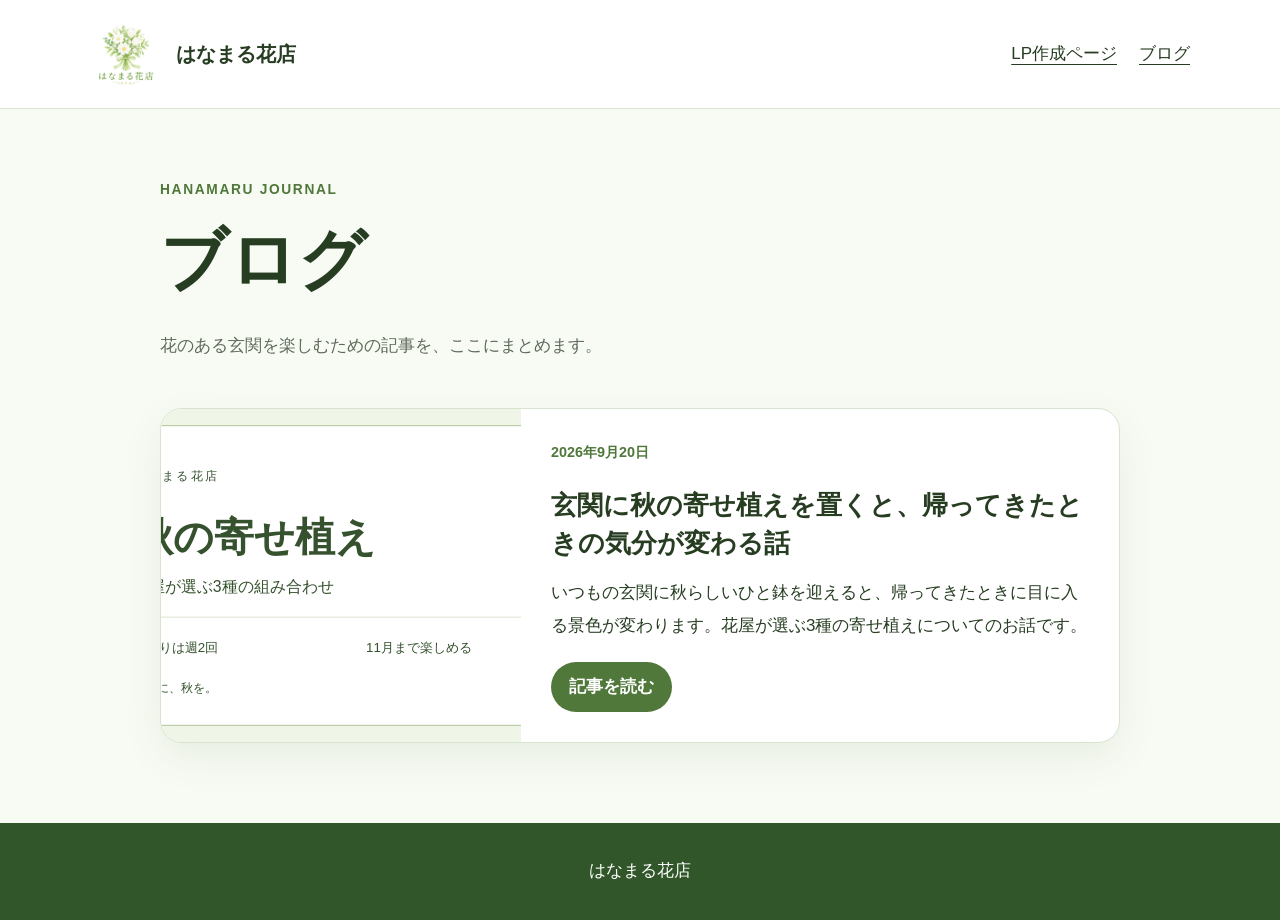
==== blog/index.html @ f5f60618 "Publish autumn planter LP and first blog article" ====
<!doctype html>
<html lang="ja">
<head>
<meta charset="utf-8"><meta name="viewport" content="width=device-width,initial-scale=1">
<meta name="description" content="はなまる花店のブログ記事一覧">
<title>ブログ｜はなまる花店</title>
<link rel="icon" href="../icon.png"><link rel="stylesheet" href="blog.css">
</head>
<body>
<header class="site-header"><nav class="nav" aria-label="主なメニュー"><a class="brand" href="../index.html"><img src="../logo.png" alt=""><span>はなまる花店</span></a><div class="nav-links"><a href="../index.html">LP作成ページ</a><a href="index.html" aria-current="page">ブログ</a></div></nav></header>
<main class="wrap"><header class="page-intro"><p class="eyebrow">HANAMARU JOURNAL</p><h1>ブログ</h1><p class="lead">花のある玄関を楽しむための記事を、ここにまとめます。</p></header>
<section class="post-list" aria-label="記事一覧">
<article class="post-card"><img src="../img/main.svg" alt="秋の寄せ植え。花屋が選ぶ3種の組み合わせ。水やりは週2回、11月まで楽しめる。"><div class="post-copy"><p class="date"><time datetime="2026-09-20">2026年9月20日</time></p><h2>玄関に秋の寄せ植えを置くと、帰ってきたときの気分が変わる話</h2><p>いつもの玄関に秋らしいひと鉢を迎えると、帰ってきたときに目に入る景色が変わります。花屋が選ぶ3種の寄せ植えについてのお話です。</p><a class="button" href="posts/autumn-planter-homecoming/index.html">記事を読む</a></div></article>
</section></main>
<footer class="footer">はなまる花店</footer>
</body></html>
---- blog/blog.css ----
:root{--ink:#273d22;--green:#4f783a;--deep:#315629;--pale:#eef6e5;--paper:#fff;--line:#d8e4cf;--cream:#f8fbf4;--gold:#d8a742}*{box-sizing:border-box}html{scroll-behavior:smooth}body{margin:0;color:var(--ink);background:var(--cream);font-family:-apple-system,BlinkMacSystemFont,"Hiragino Sans","Yu Gothic",sans-serif;font-size:17px;line-height:1.9}a{color:inherit}img{display:block;max-width:100%}.site-header{background:#fff;border-bottom:1px solid var(--line)}.nav{display:flex;align-items:center;justify-content:space-between;gap:24px;width:min(1100px,calc(100% - 40px));margin:auto;padding:18px 0}.brand{display:flex;align-items:center;gap:14px;text-decoration:none;font-family:"Yu Mincho",serif;font-size:1.25rem;font-weight:700}.brand img{width:72px;height:72px;object-fit:contain}.nav-links{display:flex;gap:22px;flex-wrap:wrap}.nav-links a{text-underline-offset:5px}.wrap{width:min(960px,calc(100% - 40px));margin:auto}.page-intro{padding:68px 0 38px}.eyebrow{margin:0 0 8px;color:var(--green);font-size:.86rem;font-weight:800;letter-spacing:.12em}h1,h2{font-family:"Yu Mincho","Hiragino Mincho ProN",serif;line-height:1.5}h1{margin:0;font-size:clamp(2.2rem,6vw,4.2rem)}.lead{max-width:680px;margin:18px 0 0;color:#5e6b59}.post-list{display:grid;gap:24px;padding:8px 0 80px}.post-card{display:grid;grid-template-columns:minmax(220px,360px) 1fr;overflow:hidden;border:1px solid var(--line);border-radius:22px;background:#fff;box-shadow:0 15px 40px rgba(49,86,41,.08)}.post-card img{width:100%;height:100%;min-height:240px;object-fit:cover;background:var(--pale)}.post-copy{padding:30px}.date{margin:0 0 8px;color:var(--green);font-size:.9rem;font-weight:700}.post-copy h2{margin:0 0 14px;font-size:1.6rem}.post-copy p{margin:0 0 20px}.button{display:inline-flex;align-items:center;justify-content:center;min-height:46px;padding:9px 18px;border-radius:999px;color:#fff;background:var(--green);font-weight:700;text-decoration:none}.button:hover{background:var(--deep)}.empty{padding:54px 28px;border:1px dashed #afc49f;border-radius:22px;background:#fff;text-align:center}.empty img{width:68px;height:68px;margin:0 auto 14px;object-fit:contain}.empty strong{display:block;font-family:"Yu Mincho",serif;font-size:1.3rem}.article{max-width:780px;padding:64px 0 90px}.article-header{text-align:center}.article-header h1{font-size:clamp(2rem,5vw,3.4rem)}.hero{margin:38px 0;border-radius:24px;border:1px solid var(--line);background:#fff}.article-body{padding-top:10px}.article-body h2{margin:52px 0 18px;font-size:1.7rem}.article-body p{margin:0 0 22px}.cta{margin-top:56px;padding:30px;border-left:6px solid var(--gold);border-radius:16px;background:#fff}.cta h2{margin:0 0 12px}.footer{padding:32px 20px;color:#fff;background:var(--deep);text-align:center}@media(max-width:700px){.nav{align-items:flex-start}.brand img{width:58px;height:58px}.post-card{grid-template-columns:1fr}.post-card img{min-height:auto}.page-intro{padding-top:46px}.article{padding-top:46px}}
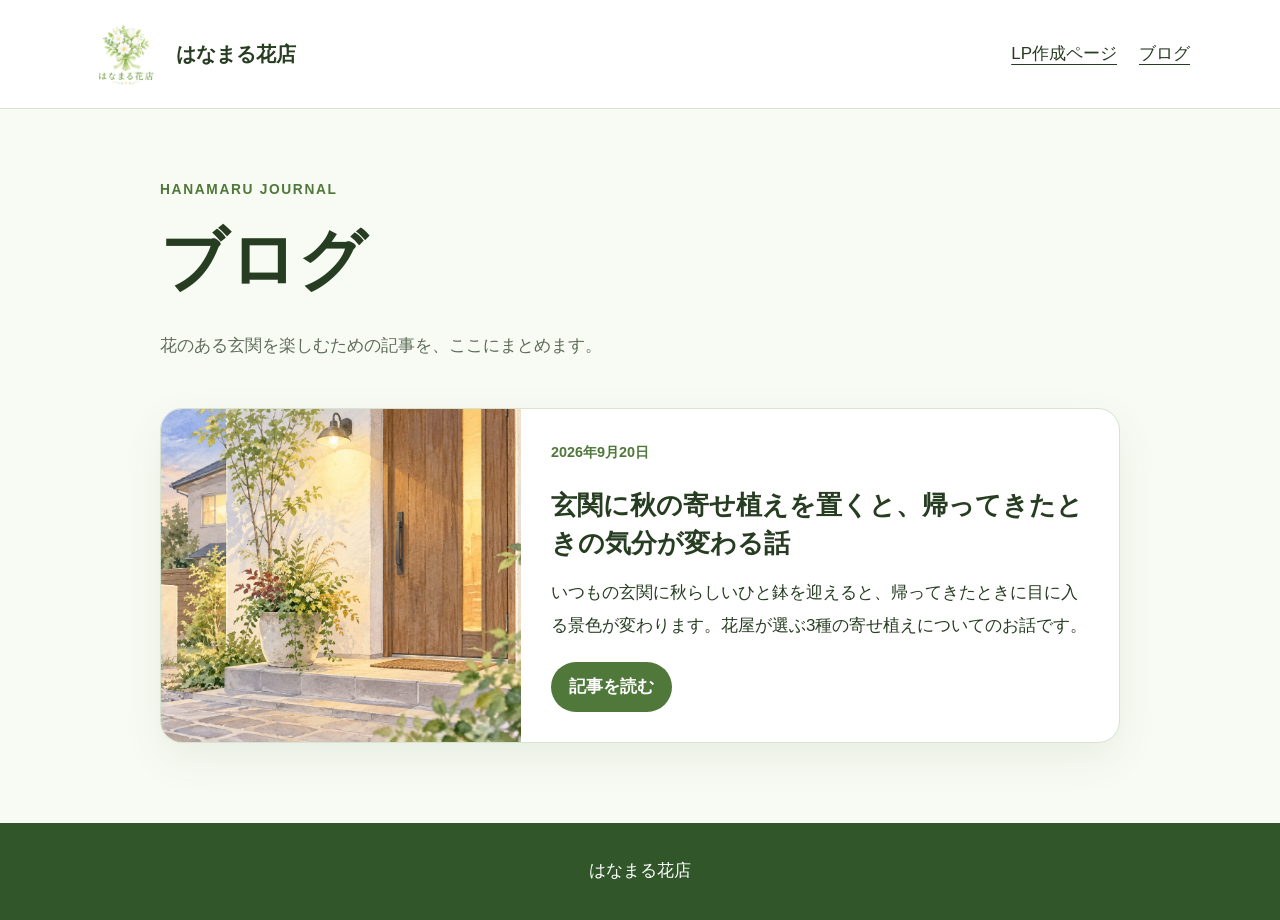
==== commit 4807c543: "Add generated illustration to autumn planter article" ====
--- a/blog/index.html
+++ b/blog/index.html
@@ -10,7 +10,7 @@
 <header class="site-header"><nav class="nav" aria-label="主なメニュー"><a class="brand" href="../index.html"><img src="../logo.png" alt=""><span>はなまる花店</span></a><div class="nav-links"><a href="../index.html">LP作成ページ</a><a href="index.html" aria-current="page">ブログ</a></div></nav></header>
 <main class="wrap"><header class="page-intro"><p class="eyebrow">HANAMARU JOURNAL</p><h1>ブログ</h1><p class="lead">花のある玄関を楽しむための記事を、ここにまとめます。</p></header>
 <section class="post-list" aria-label="記事一覧">
-<article class="post-card"><img src="../img/main.svg" alt="秋の寄せ植え。花屋が選ぶ3種の組み合わせ。水やりは週2回、11月まで楽しめる。"><div class="post-copy"><p class="date"><time datetime="2026-09-20">2026年9月20日</time></p><h2>玄関に秋の寄せ植えを置くと、帰ってきたときの気分が変わる話</h2><p>いつもの玄関に秋らしいひと鉢を迎えると、帰ってきたときに目に入る景色が変わります。花屋が選ぶ3種の寄せ植えについてのお話です。</p><a class="button" href="posts/autumn-planter-homecoming/index.html">記事を読む</a></div></article>
+<article class="post-card"><img src="assets/autumn-planter-homecoming.png" alt="秋の玄関に寄せ植えを置いた、画像生成による水彩風のイメージ"><div class="post-copy"><p class="date"><time datetime="2026-09-20">2026年9月20日</time></p><h2>玄関に秋の寄せ植えを置くと、帰ってきたときの気分が変わる話</h2><p>いつもの玄関に秋らしいひと鉢を迎えると、帰ってきたときに目に入る景色が変わります。花屋が選ぶ3種の寄せ植えについてのお話です。</p><a class="button" href="posts/autumn-planter-homecoming/index.html">記事を読む</a></div></article>
 </section></main>
 <footer class="footer">はなまる花店</footer>
 </body></html>
